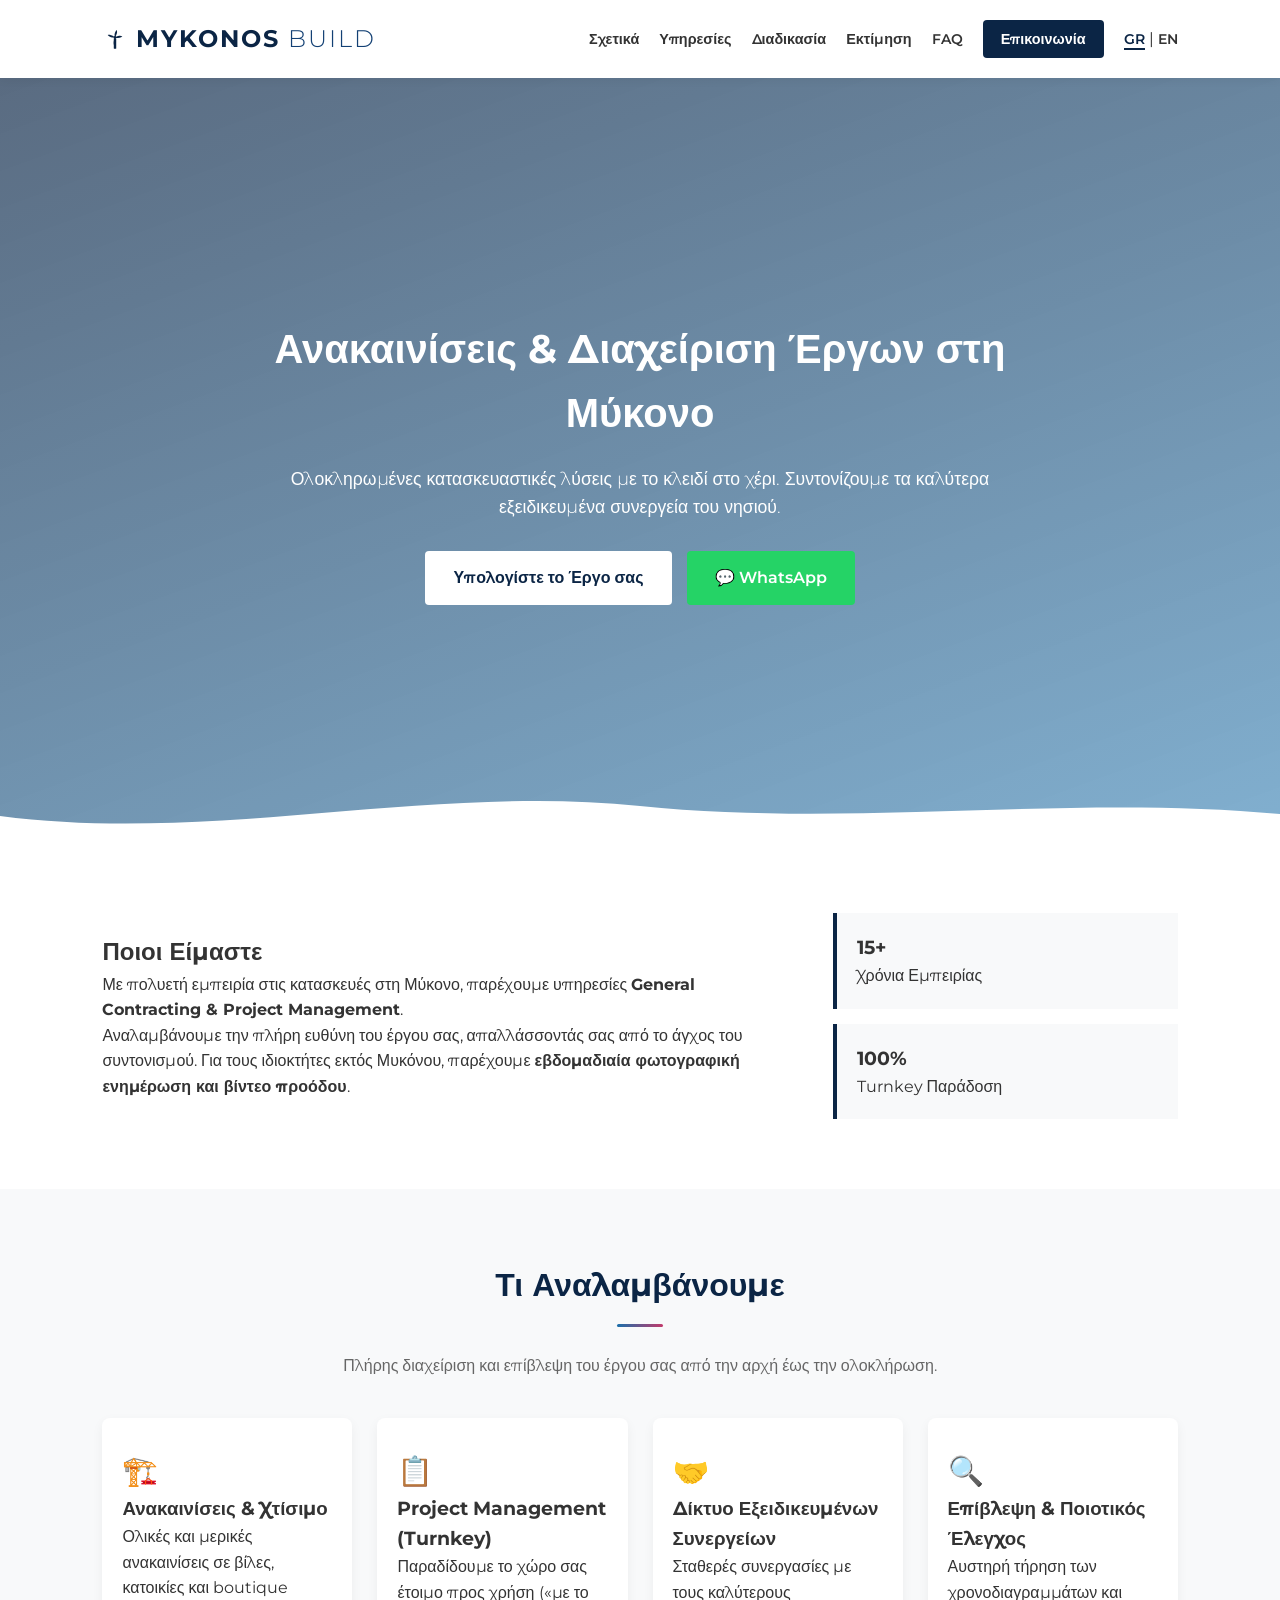
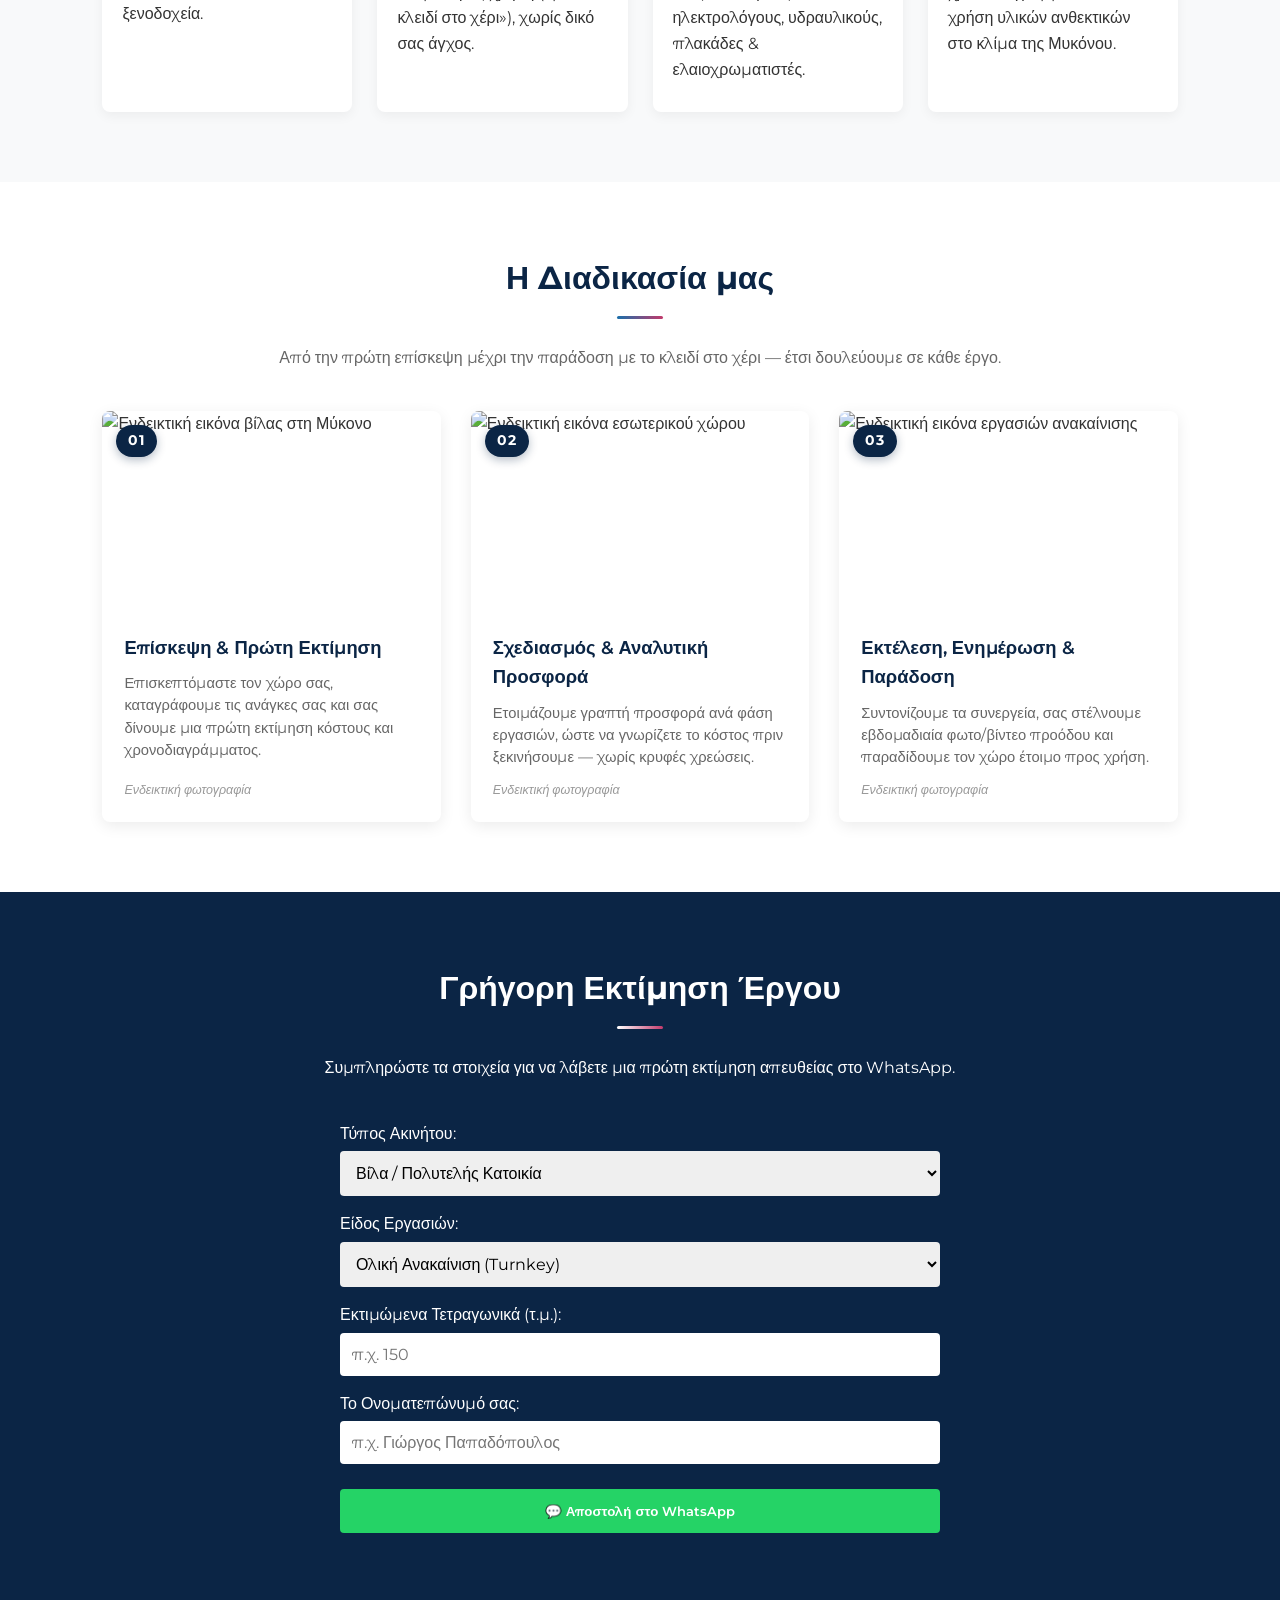
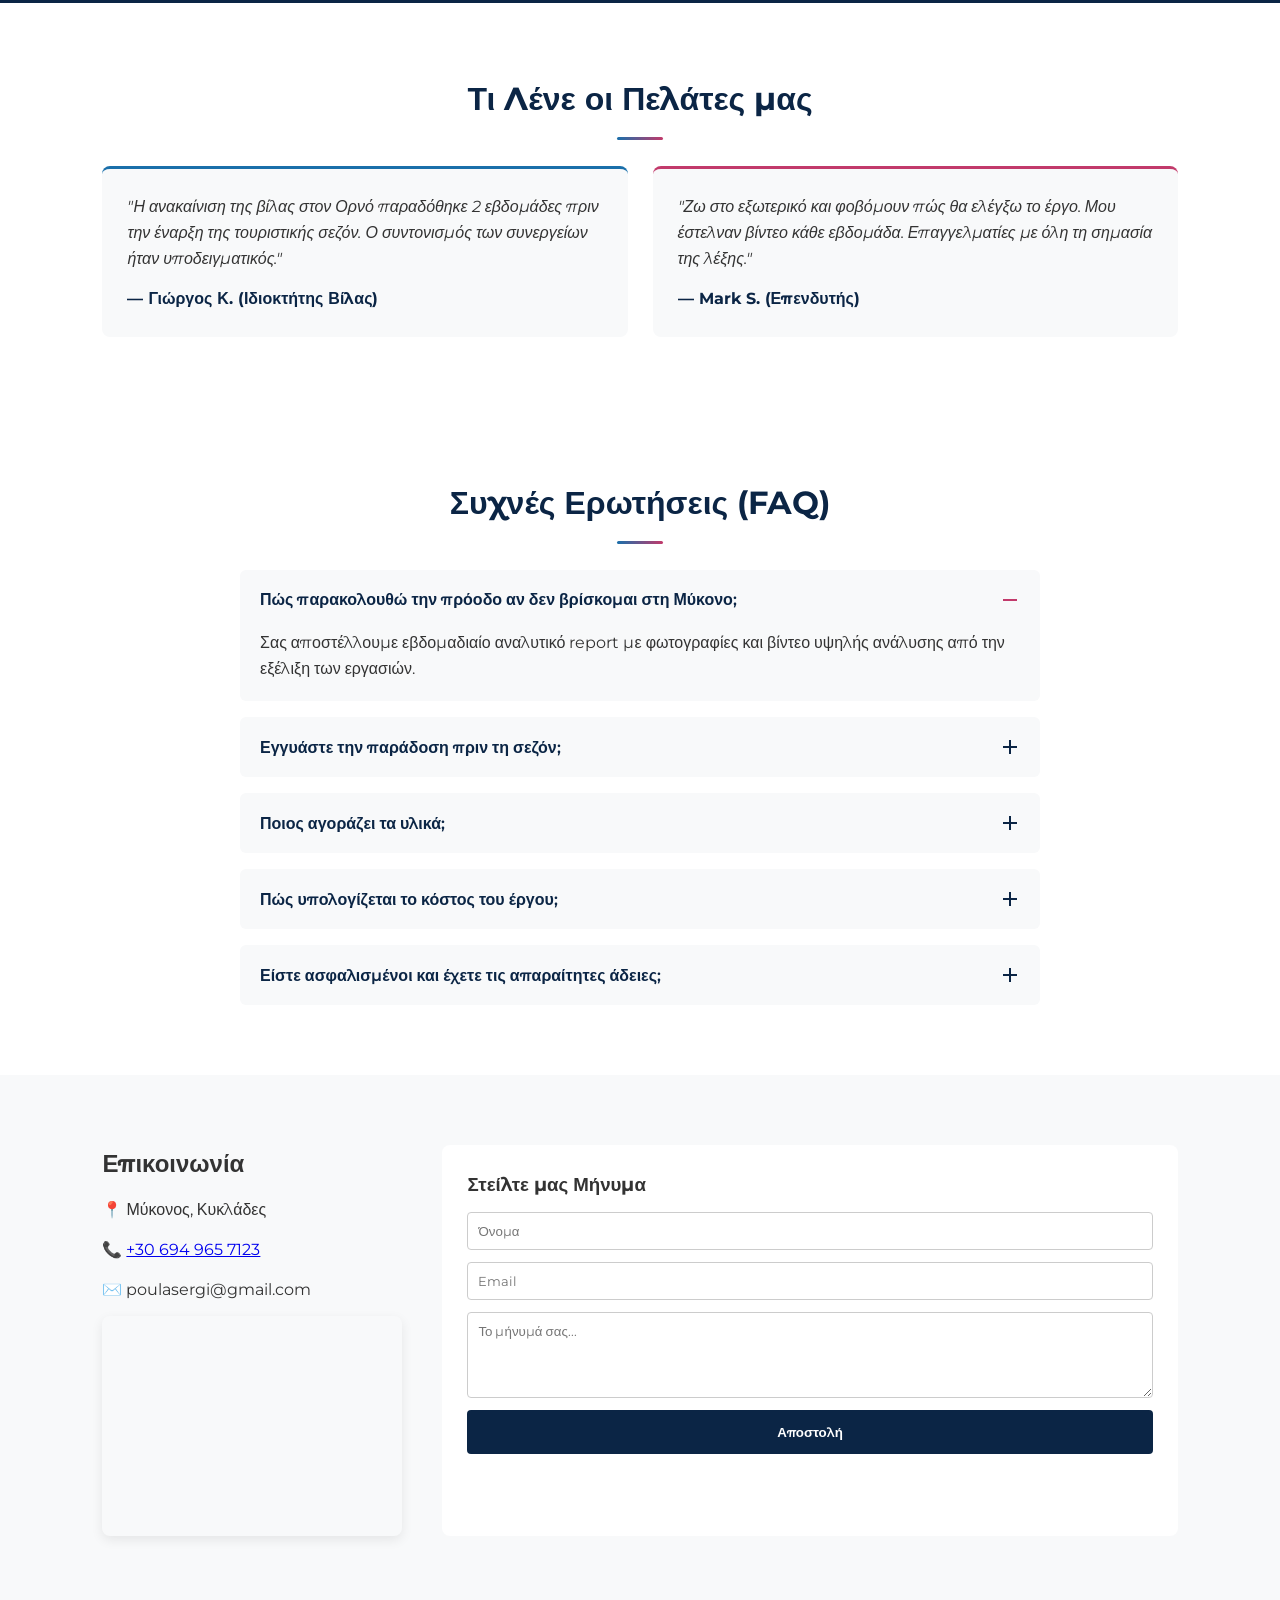
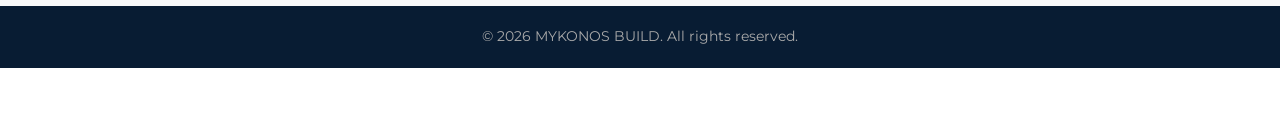
==== index.html @ 84d52bbf "Add files via upload" ====
<!DOCTYPE html>
<html lang="el">
<head>
    <meta charset="UTF-8">
    <meta name="viewport" content="width=device-width, initial-scale=1.0">
    <title>MYKONOS BUILD | Ανακαινίσεις & Διαχείριση Έργων</title>
    <meta name="description" content="General Contracting & Project Management στη Μύκονο. Ολικές ανακαινίσεις βιλών, boutique hotels και κατοικιών με εβδομαδιαία ενημέρωση προόδου. Ζητήστε εκτίμηση.">
    <link rel="canonical" href="https://www.mykonosbuild.gr/">

    <!-- Open Graph (προεπισκόπηση όταν μοιράζεται το link) -->
    <meta property="og:type" content="website">
    <meta property="og:locale" content="el_GR">
    <meta property="og:title" content="MYKONOS BUILD | Ανακαινίσεις & Διαχείριση Έργων">
    <meta property="og:description" content="Turnkey ανακαινίσεις και κατασκευές στη Μύκονο, με πλήρη επίβλεψη έργου και εβδομαδιαία φωτο/βίντεο ενημέρωση.">
    <meta property="og:image" content="https://images.unsplash.com/photo-1570077188670-e3a8d69ac5ff?q=80&w=1600">
    <meta property="og:url" content="https://www.mykonosbuild.gr/">
    <!-- ⚠️ Αντικαταστήστε το og:image με πραγματική φωτογραφία έργου σας για καλύτερο αποτέλεσμα -->

    <link rel="icon" href="favicon.svg" type="image/svg+xml">
    <link rel="stylesheet" href="style.css">
    <link href="https://fonts.googleapis.com/css2?family=Montserrat:wght@300;400;600;700&display=swap" rel="stylesheet">

    <!-- Google Analytics (GA4) — αντικαταστήστε G-XXXXXXXXXX με το δικό σας Measurement ID και αφαιρέστε τα σχόλια
    <script async src="https://www.googletagmanager.com/gtag/js?id=G-XXXXXXXXXX"></script>
    <script>
      window.dataLayer = window.dataLayer || [];
      function gtag(){dataLayer.push(arguments);}
      gtag('js', new Date());
      gtag('config', 'G-XXXXXXXXXX');
    </script>
    -->
</head>
<body>

    <!-- Navigation -->
    <header class="navbar">
        <div class="logo">
            <svg class="logo-mark" viewBox="0 0 64 64" xmlns="http://www.w3.org/2000/svg" aria-hidden="true">
                <rect x="29" y="30" width="6" height="26" rx="1.5" fill="#0b2545"/>
                <circle cx="32" cy="28" r="3.2" fill="#0b2545"/>
                <g fill="#0b2545">
                    <path d="M32 28 C32 28 22 20 14 22 C14 22 20 30 32 28 Z"/>
                    <path d="M32 28 C32 28 44 20 50 26 C50 26 42 32 32 28 Z"/>
                    <path d="M32 28 C32 28 26 40 30 48 C30 48 36 40 32 28 Z"/>
                    <path d="M32 28 C32 28 40 16 36 10 C36 10 28 18 32 28 Z"/>
                </g>
            </svg>
            MYKONOS<span>BUILD</span>
        </div>
        <nav>
            <ul>
                <li><a href="#about">Σχετικά</a></li>
                <li><a href="#services">Υπηρεσίες</a></li>
                <li><a href="#projects">Διαδικασία</a></li>
                <li><a href="#estimator">Εκτίμηση</a></li>
                <li><a href="#faq">FAQ</a></li>
                <li><a href="#contact" class="btn-nav">Επικοινωνία</a></li>
                <li class="lang-switch"><a href="index.html" class="active">GR</a> | <a href="index-en.html">EN</a></li>
            </ul>
        </nav>
        <button class="hamburger" aria-label="Άνοιγμα μενού" aria-expanded="false">
            <span></span><span></span><span></span>
        </button>
    </header>
    <div class="nav-overlay"></div>

    <!-- Hero Section -->
    <section class="hero">
        <div class="hero-bg"></div>
        <div class="hero-overlay"></div>
        <div class="hero-content">
            <h1>Ανακαινίσεις & Διαχείριση Έργων στη Μύκονο</h1>
            <p>Ολοκληρωμένες κατασκευαστικές λύσεις με το κλειδί στο χέρι. Συντονίζουμε τα καλύτερα εξειδικευμένα συνεργεία του νησιού.</p>
            <div class="hero-buttons">
                <a href="#estimator" class="btn btn-primary">Υπολογίστε το Έργο σας</a>
                <a href="https://wa.me/306949657123" class="btn btn-whatsapp-hero" target="_blank">💬 WhatsApp</a>
            </div>
        </div>
        <div class="hero-wave" aria-hidden="true">
            <svg viewBox="0 0 1200 60" preserveAspectRatio="none" xmlns="http://www.w3.org/2000/svg">
                <path d="M0,32 C 200,60 400,0 600,22 C 800,44 1000,10 1200,30 L1200,60 L0,60 Z" fill="#ffffff"/>
            </svg>
        </div>
    </section>

    <!-- About Section -->
    <section id="about" class="about-section">
        <div class="container about-container">
            <div class="about-text reveal">
                <h2>Ποιοι Είμαστε</h2>
                <p>Με πολυετή εμπειρία στις κατασκευές στη Μύκονο, παρέχουμε υπηρεσίες <strong>General Contracting & Project Management</strong>.</p>
                <p>Αναλαμβάνουμε την πλήρη ευθύνη του έργου σας, απαλλάσσοντάς σας από το άγχος του συντονισμού. Για τους ιδιοκτήτες εκτός Μυκόνου, παρέχουμε <strong>εβδομαδιαία φωτογραφική ενημέρωση και βίντεο προόδου</strong>.</p>
            </div>
            <div class="about-stats reveal-stagger">
                <div class="stat-card">
                    <h3><span data-count-to="15" data-suffix="+">0+</span></h3>
                    <p>Χρόνια Εμπειρίας</p>
                </div>
                <div class="stat-card">
                    <h3><span data-count-to="100" data-suffix="%">0%</span></h3>
                    <p>Turnkey Παράδοση</p>
                </div>
            </div>
        </div>
    </section>

    <!-- Services -->
    <section id="services" class="services-section">
        <div class="container">
            <h2 class="section-title reveal">Τι Αναλαμβάνουμε</h2>
            <p class="section-subtitle reveal">Πλήρης διαχείριση και επίβλεψη του έργου σας από την αρχή έως την ολοκλήρωση.</p>
            
            <div class="services-grid reveal-stagger">
                <div class="service-card">
                    <div class="icon">🏗️</div>
                    <h3>Ανακαινίσεις & Χτίσιμο</h3>
                    <p>Ολικές και μερικές ανακαινίσεις σε βίλες, κατοικίες και boutique ξενοδοχεία.</p>
                </div>
                <div class="service-card">
                    <div class="icon">📋</div>
                    <h3>Project Management (Turnkey)</h3>
                    <p>Παραδίδουμε το χώρο σας έτοιμο προς χρήση («με το κλειδί στο χέρι»), χωρίς δικό σας άγχος.</p>
                </div>
                <div class="service-card">
                    <div class="icon">🤝</div>
                    <h3>Δίκτυο Εξειδικευμένων Συνεργείων</h3>
                    <p>Σταθερές συνεργασίες με τους καλύτερους ηλεκτρολόγους, υδραυλικούς, πλακάδες & ελαιοχρωματιστές.</p>
                </div>
                <div class="service-card">
                    <div class="icon">🔍</div>
                    <h3>Επίβλεψη & Ποιοτικός Έλεγχος</h3>
                    <p>Αυστηρή τήρηση των χρονοδιαγραμμάτων και χρήση υλικών ανθεκτικών στο κλίμα της Μυκόνου.</p>
                </div>
            </div>
        </div>
    </section>

<!-- Projects Section -->
    <section id="projects" class="projects-section">
        <div class="container">
            <h2 class="section-title reveal">Η Διαδικασία μας</h2>
            <p class="section-subtitle reveal">Από την πρώτη επίσκεψη μέχρι την παράδοση με το κλειδί στο χέρι — έτσι δουλεύουμε σε κάθε έργο.</p>
            
            <div class="projects-grid reveal-stagger">
                <div class="project-card">
                    <div class="project-img">
                        <span class="step-badge">01</span>
                        <img src="https://images.unsplash.com/photo-1613977257363-707ba9348227?q=80&w=800" alt="Ενδεικτική εικόνα βίλας στη Μύκονο">
                    </div>
                    <div class="project-info">
                        <h3>Επίσκεψη & Πρώτη Εκτίμηση</h3>
                        <p>Επισκεπτόμαστε τον χώρο σας, καταγράφουμε τις ανάγκες σας και σας δίνουμε μια πρώτη εκτίμηση κόστους και χρονοδιαγράμματος.</p>
                        <span class="project-caption">Ενδεικτική φωτογραφία</span>
                    </div>
                </div>

                <div class="project-card">
                    <div class="project-img">
                        <span class="step-badge">02</span>
                        <img src="https://images.unsplash.com/photo-1600585154340-be6161a56a0c?q=80&w=800" alt="Ενδεικτική εικόνα εσωτερικού χώρου">
                    </div>
                    <div class="project-info">
                        <h3>Σχεδιασμός & Αναλυτική Προσφορά</h3>
                        <p>Ετοιμάζουμε γραπτή προσφορά ανά φάση εργασιών, ώστε να γνωρίζετε το κόστος πριν ξεκινήσουμε — χωρίς κρυφές χρεώσεις.</p>
                        <span class="project-caption">Ενδεικτική φωτογραφία</span>
                    </div>
                </div>

                <div class="project-card">
                    <div class="project-img">
                        <span class="step-badge">03</span>
                        <img src="https://images.unsplash.com/photo-1600596542815-ffad4c1539a9?q=80&w=800" alt="Ενδεικτική εικόνα εργασιών ανακαίνισης">
                    </div>
                    <div class="project-info">
                        <h3>Εκτέλεση, Ενημέρωση & Παράδοση</h3>
                        <p>Συντονίζουμε τα συνεργεία, σας στέλνουμε εβδομαδιαία φωτο/βίντεο προόδου και παραδίδουμε τον χώρο έτοιμο προς χρήση.</p>
                        <span class="project-caption">Ενδεικτική φωτογραφία</span>
                    </div>
                </div>
            </div>
        </div>
    </section>

    <!-- Project Estimator -->
    <section id="estimator" class="estimator-section">
        <div class="container">
            <h2 class="section-title white reveal">Γρήγορη Εκτίμηση Έργου</h2>
            <p class="section-subtitle white reveal">Συμπληρώστε τα στοιχεία για να λάβετε μια πρώτη εκτίμηση απευθείας στο WhatsApp.</p>
            
            <form class="estimator-form reveal" id="whatsappForm">
                <div class="form-group">
                    <label>Τύπος Ακινήτου:</label>
                    <select id="propertyType" required>
                        <option value="Βίλα / Πολυτελής Κατοικία">Βίλα / Πολυτελής Κατοικία</option>
                        <option value="Boutique Hotel / Ενοικιαζόμενα">Boutique Hotel / Ενοικιαζόμενα</option>
                        <option value="Παραδοσιακή Κατοικία">Παραδοσιακή Κατοικία</option>
                        <option value="Εμπορικός Χώρος">Εμπορικός Χώρος</option>
                    </select>
                </div>
                <div class="form-group">
                    <label>Είδος Εργασιών:</label>
                    <select id="serviceType" required>
                        <option value="Ολική Ανακαίνιση (Turnkey)">Ολική Ανακαίνιση (Turnkey)</option>
                        <option value="Νέα Κατασκευή / Χτίσιμο">Νέα Κατασκευή / Χτίσιμο</option>
                        <option value="Μερική Ανακαίνιση / Πισίνα">Μερική Ανακαίνιση / Πισίνα</option>
                    </select>
                </div>
                <div class="form-group">
                    <label>Εκτιμώμενα Τετραγωνικά (τ.μ.):</label>
                    <input type="number" id="sqm" placeholder="π.χ. 150" required>
                </div>
                <div class="form-group">
                    <label>Το Ονοματεπώνυμό σας:</label>
                    <input type="text" id="clientName" placeholder="π.χ. Γιώργος Παπαδόπουλος" required>
                </div>
                <button type="submit" class="btn btn-whatsapp-hero btn-block">💬 Αποστολή στο WhatsApp</button>
            </form>
        </div>
    </section>

    <!-- Testimonials -->
    <section class="testimonials-section">
        <div class="container">
            <h2 class="section-title reveal">Τι Λένε οι Πελάτες μας</h2>
            <div class="testimonials-grid reveal-stagger">
                <div class="testimonial-card">
                    <p>"Η ανακαίνιση της βίλας στον Ορνό παραδόθηκε 2 εβδομάδες πριν την έναρξη της τουριστικής σεζόν. Ο συντονισμός των συνεργείων ήταν υποδειγματικός."</p>
                    <strong>— Γιώργος Κ. (Ιδιοκτήτης Βίλας)</strong>
                </div>
                <div class="testimonial-card">
                    <p>"Ζω στο εξωτερικό και φοβόμουν πώς θα ελέγξω το έργο. Μου έστελναν βίντεο κάθε εβδομάδα. Επαγγελματίες με όλη τη σημασία της λέξης."</p>
                    <strong>— Mark S. (Επενδυτής)</strong>
                </div>
            </div>
        </div>
    </section>

    <!-- FAQ Section -->
    <section id="faq" class="faq-section">
        <div class="container">
            <h2 class="section-title reveal">Συχνές Ερωτήσεις (FAQ)</h2>
            <div class="faq-list">
                <div class="faq-item open">
                    <button class="faq-question" aria-expanded="true">
                        <h4>Πώς παρακολουθώ την πρόοδο αν δεν βρίσκομαι στη Μύκονο;</h4>
                        <span class="faq-icon"></span>
                    </button>
                    <div class="faq-answer"><p>Σας αποστέλλουμε εβδομαδιαίο αναλυτικό report με φωτογραφίες και βίντεο υψηλής ανάλυσης από την εξέλιξη των εργασιών.</p></div>
                </div>
                <div class="faq-item">
                    <button class="faq-question" aria-expanded="false">
                        <h4>Εγγυάστε την παράδοση πριν τη σεζόν;</h4>
                        <span class="faq-icon"></span>
                    </button>
                    <div class="faq-answer"><p>Ναι. Στηρίζουμε τα συμφωνητικά μας σε αυστηρά χρονοδιαγράμματα, γνωρίζοντας την κρισιμότητα της τουριστικής περιόδου στη Μύκονο.</p></div>
                </div>
                <div class="faq-item">
                    <button class="faq-question" aria-expanded="false">
                        <h4>Ποιος αγοράζει τα υλικά;</h4>
                        <span class="faq-icon"></span>
                    </button>
                    <div class="faq-answer"><p>Μπορούμε να αναλάβουμε πλήρως την προμήθεια βάσει των προδιαγραφών σας, ή να συνεργαστούμε με τον αρχιτέκτονα/designer της επιλογής σας.</p></div>
                </div>
                <div class="faq-item">
                    <button class="faq-question" aria-expanded="false">
                        <h4>Πώς υπολογίζεται το κόστος του έργου;</h4>
                        <span class="faq-icon"></span>
                    </button>
                    <div class="faq-answer"><p>Μετά την αρχική εκτίμηση, σας δίνουμε αναλυτική, γραπτή προσφορά ανά φάση εργασιών, ώστε να γνωρίζετε το κόστος πριν ξεκινήσουμε — χωρίς κρυφές χρεώσεις.</p></div>
                </div>
                <div class="faq-item">
                    <button class="faq-question" aria-expanded="false">
                        <h4>Είστε ασφαλισμένοι και έχετε τις απαραίτητες άδειες;</h4>
                        <span class="faq-icon"></span>
                    </button>
                    <div class="faq-answer"><p>Ναι. Όλα τα συνεργεία μας λειτουργούν με τις νόμιμες άδειες και ασφαλιστική κάλυψη, και αναλαμβάνουμε εμείς τη διεκπεραίωση των απαιτούμενων αδειοδοτήσεων του έργου σας.</p></div>
                </div>
            </div>
        </div>
    </section>
<!-- Contact Section -->
    <section id="contact" class="contact-section">
        <div class="container contact-container">
            <div class="contact-info reveal">
                <h2>Επικοινωνία</h2>
                <p>📍 Μύκονος, Κυκλάδες</p>
                <p>📞 <a href="tel:+306949657123">+30 694 965 7123</a></p>
                <p>✉️ poulasergi@gmail.com</p>
                <div class="map-embed">
                    <!-- ⚠️ Αντικαταστήστε το src με το ακριβές pin της έδρας σας μέσω Google Maps > Κοινή χρήση > Ενσωμάτωση χάρτη -->
                    <iframe src="https://www.google.com/maps/embed?pb=!1m18!1m12!1m3!1d578.9955146466721!2d25.422819787221325!3d37.45186037596672!2m3!1f0!2f0!3f0!3m2!1i1024!2i768!4f13.1!3m3!1m2!1s0x14a2b991cd200d3d%3A0xd8597b07eeee7916!2sM%26E%20Rentals%20-%20Rent%20a%20Quad%20%2F%20ATV%20%2F%20Scooter!5e1!3m2!1sel!2sgr!4v1790409263675!5m2!1sel!2sgr" width="600" height="450" style="border:0;" allowfullscreen="" loading="lazy" referrerpolicy="strict-origin-when-cross-origin"></iframe>
                </div>
            </div>
            <form class="contact-form reveal" action="https://formspree.io/f/xnpnbyaq" method="POST">
                <h3>Στείλτε μας Μήνυμα</h3>
                <input type="text" name="name" placeholder="Όνομα" required>
                <input type="email" name="email" placeholder="Email" required>
                <textarea name="message" rows="4" placeholder="Το μήνυμά σας..." required></textarea>
                <button type="submit" class="btn btn-submit">Αποστολή</button>
            </form>
        </div>
    </section>

    <!-- Footer -->
    <footer>
        <p>&copy; 2026 MYKONOS BUILD. All rights reserved.</p>
    </footer>

    <!-- Sticky Mobile Bar -->
    <div class="mobile-sticky-bar">
        <a href="tel:+306949657123" class="sticky-btn call">📞 Κλήση</a>
        <a href="https://wa.me/306949657123" class="sticky-btn whatsapp" target="_blank">💬 WhatsApp</a>
    </div>

    <!-- Back to top -->
    <button class="back-to-top" aria-label="Επιστροφή στην αρχή">↑</button>

    <!-- Κοινό script για animations, μενού κινητού και accordion -->
    <script src="script.js"></script>

    <!-- JavaScript Script στο τέλος του body -->
    <script>
        document.getElementById('whatsappForm').addEventListener('submit', function(e) {
            e.preventDefault(); 

            const phoneNumber = "306949657123"; // Με τον κωδικό Ελλάδας 30

            const property = document.getElementById('propertyType').value;
            const service = document.getElementById('serviceType').value;
            const sqm = document.getElementById('sqm').value;
            const name = document.getElementById('clientName').value;

            const message = `Γεια σας! Ονομάζομαι ${name} και ενδιαφέρομαι για μια εκτίμηση έργου στη Μύκονο:%0A%0A` +
                            `• *Τύπος Ακινήτου:* ${property}%0A` +
                            `• *Εργασίες:* ${service}%0A` +
                            `• *Τετραγωνικά:* ${sqm} τ.μ.`;

            const whatsappUrl = `https://wa.me/${phoneNumber}?text=${message}`;
            window.open(whatsappUrl, '_blank');
        });
    </script>
</body>
</html>
---- style.css ----
/* Reset & Base */
* { margin: 0; padding: 0; box-sizing: border-box; font-family: 'Montserrat', sans-serif; }
:root {
    --navy: #0b2545;
    --navy-light: #134074;
    --aegean: #1a6faa;      /* Κυκλαδίτικο μπλε θόλων/παραθύρων */
    --bougainvillea: #c23a6b; /* Ροζ βουκαμβίλιας, χρησιμοποιείται με φειδώ */
    --sand: #f8f6f1;
}
html { scroll-behavior: smooth; }
body { color: #333; line-height: 1.6; background-color: #fff; padding-bottom: 50px; overflow-x: hidden; } /* padding για το mobile bar */

@media (prefers-reduced-motion: reduce) {
    html { scroll-behavior: auto; }
    *, *::before, *::after { animation-duration: 0.001ms !important; animation-iteration-count: 1 !important; transition-duration: 0.001ms !important; scroll-behavior: auto !important; }
}

/* Navigation */
.navbar { display: flex; justify-content: space-between; align-items: center; padding: 20px 8%; background: #ffffff; box-shadow: 0 2px 10px rgba(0,0,0,0.05); position: sticky; top: 0; z-index: 1000; transition: padding 0.3s ease, box-shadow 0.3s ease; }
.navbar.scrolled { padding: 12px 8%; box-shadow: 0 4px 20px rgba(11,37,69,0.12); }
.logo { display: flex; align-items: center; gap: 8px; font-size: 1.5rem; font-weight: 700; letter-spacing: 2px; color: #0b2545; }
.logo-mark { width: 26px; height: 26px; flex-shrink: 0; }
.logo span { color: #134074; font-weight: 300; }
.navbar nav ul { display: flex; list-style: none; align-items: center; gap: 20px; }
.navbar nav a { position: relative; text-decoration: none; color: #333; font-weight: 600; font-size: 0.9rem; transition: color 0.3s; }
.navbar nav ul > li > a:not(.btn-nav)::after { content: ''; position: absolute; left: 0; bottom: -4px; width: 0; height: 2px; background: #134074; transition: width 0.25s ease; }
.navbar nav a:hover { color: #134074; }
.navbar nav ul > li > a:not(.btn-nav):hover::after { width: 100%; }
.btn-nav { background-color: #0b2545; color: #fff !important; padding: 10px 18px; border-radius: 4px; transition: background-color 0.3s, transform 0.2s; }
.btn-nav:hover { background-color: #134074; transform: translateY(-2px); }
.lang-switch a { color: #888; text-decoration: none; font-weight: bold; }
.lang-switch a.active { color: #0b2545; border-bottom: 2px solid #0b2545; }

/* Hamburger (mobile menu toggle) */
.hamburger { display: none; flex-direction: column; justify-content: center; gap: 5px; width: 30px; height: 24px; background: none; border: none; cursor: pointer; z-index: 1500; }
.hamburger span { display: block; width: 100%; height: 2.5px; background: #0b2545; border-radius: 2px; transition: transform 0.3s ease, opacity 0.3s ease; }
.hamburger.open span:nth-child(1) { transform: translateY(7.5px) rotate(45deg); }
.hamburger.open span:nth-child(2) { opacity: 0; }
.hamburger.open span:nth-child(3) { transform: translateY(-7.5px) rotate(-45deg); }

/* Hero */
.hero { position: relative; height: 85vh; overflow: hidden; display: flex; align-items: center; justify-content: center; text-align: center; color: white; padding: 0 20px; }
/* style.css */
.hero-bg { 
    position: absolute; 
    inset: 0; 
    /* Αντικαταστήστε με τη δική σας εικόνα (π.χ. images/hero-mykonos.jpg) */
    background: url('https://images.unsplash.com/photo-1533105079780-92b9be482077?q=80&w=1600') center/cover no-repeat; 
    animation: heroZoom 18s ease-out forwards; 
}
@keyframes heroZoom { from { transform: scale(1.12); } to { transform: scale(1); } }
.hero-overlay { position: absolute; top: 0; left: 0; width: 100%; height: 100%; background: linear-gradient(160deg, rgba(11,37,69,0.68), rgba(26,111,170,0.55)); }
.hero-wave { position: absolute; left: 0; bottom: -1px; width: 100%; height: auto; line-height: 0; z-index: 1; }
.hero-wave svg { display: block; width: 100%; height: 60px; }
.hero-content { position: relative; max-width: 800px; z-index: 1; opacity: 0; animation: heroFadeUp 0.9s ease 0.15s forwards; }
.hero-content h1 { font-size: 2.5rem; font-weight: 700; margin-bottom: 20px; }
.hero-content p { font-size: 1.1rem; margin-bottom: 30px; font-weight: 300; }
.hero-buttons { display: flex; gap: 15px; justify-content: center; }
@keyframes heroFadeUp { from { opacity: 0; transform: translateY(22px); } to { opacity: 1; transform: translateY(0); } }

.btn { padding: 14px 28px; text-decoration: none; border-radius: 4px; font-weight: 600; display: inline-block; border: none; cursor: pointer; transition: transform 0.2s ease, box-shadow 0.2s ease; }
.btn:hover { transform: translateY(-3px); box-shadow: 0 8px 18px rgba(0,0,0,0.18); }
.btn:active { transform: translateY(-1px); }
.btn-primary { background-color: #ffffff; color: #0b2545; }
.btn-whatsapp-hero { background-color: #25D366; color: white; animation: pulse 2.4s ease-in-out infinite; }
.btn-whatsapp-hero:hover { animation: none; }
@keyframes pulse { 0%, 100% { box-shadow: 0 0 0 0 rgba(37,211,102,0.5); } 50% { box-shadow: 0 0 0 10px rgba(37,211,102,0); } }

/* Scroll reveal */
.reveal { opacity: 0; transform: translateY(28px); transition: opacity 0.7s ease, transform 0.7s ease; }
.reveal.is-visible { opacity: 1; transform: translateY(0); }
.reveal-stagger.is-visible > * { opacity: 1; transform: translateY(0); }
.reveal-stagger > * { opacity: 0; transform: translateY(24px); transition: opacity 0.6s ease, transform 0.6s ease; }
.reveal-stagger.is-visible > *:nth-child(1) { transition-delay: 0.05s; }
.reveal-stagger.is-visible > *:nth-child(2) { transition-delay: 0.15s; }
.reveal-stagger.is-visible > *:nth-child(3) { transition-delay: 0.25s; }
.reveal-stagger.is-visible > *:nth-child(4) { transition-delay: 0.35s; }

/* Global Container & Titles */
.container { max-width: 1100px; margin: 0 auto; }
.section-title { position: relative; text-align: center; font-size: 2rem; color: #0b2545; margin-bottom: 26px; padding-bottom: 16px; }
.section-title::after { content: ''; position: absolute; left: 50%; bottom: 0; transform: translateX(-50%); width: 46px; height: 3px; border-radius: 3px; background: linear-gradient(90deg, var(--aegean), var(--bougainvillea)); }
.section-title.white::after { background: linear-gradient(90deg, #ffffff, var(--bougainvillea)); }
.section-subtitle { text-align: center; color: #666; margin-bottom: 40px; }
.section-title.white, .section-subtitle.white { color: #fff; }

/* Sections Padding */
.about-section, .services-section, .estimator-section, .testimonials-section, .faq-section, .contact-section { padding: 70px 8%; }

/* About & Services */
.about-container { display: flex; gap: 40px; align-items: center; }
.about-text { flex: 2; }
.about-stats { flex: 1; display: flex; flex-direction: column; gap: 15px; }
.stat-card { background: #f8f9fa; border-left: 4px solid #0b2545; padding: 20px; transition: transform 0.3s ease, box-shadow 0.3s ease; }
.stat-card:hover { transform: translateY(-4px); box-shadow: 0 10px 20px rgba(11,37,69,0.08); }
.services-section { background-color: #f8f9fa; }
.services-grid { display: grid; grid-template-columns: repeat(auto-fit, minmax(220px, 1fr)); gap: 25px; }
.service-card { background: #ffffff; padding: 30px 20px; border-radius: 8px; box-shadow: 0 4px 12px rgba(0,0,0,0.05); transition: transform 0.35s ease, box-shadow 0.35s ease; }
.service-card:hover { transform: translateY(-8px); box-shadow: 0 16px 30px rgba(11,37,69,0.12); }
.service-card .icon { display: inline-block; font-size: 1.8rem; transition: transform 0.35s ease; }
.service-card:hover .icon { transform: scale(1.15) rotate(-4deg); }

/* Projects Section */
.projects-section {
    padding: 70px 8%;
    background-color: #ffffff;
}

.projects-grid {
    display: grid;
    grid-template-columns: repeat(auto-fit, minmax(280px, 1fr));
    gap: 30px;
}

.project-card {
    background: #ffffff;
    border-radius: 8px;
    overflow: hidden;
    box-shadow: 0 4px 15px rgba(0, 0, 0, 0.08);
    transition: transform 0.35s ease, box-shadow 0.35s ease;
    display: flex;
    flex-direction: column;
}

.project-card:hover {
    transform: translateY(-8px);
    box-shadow: 0 16px 30px rgba(11, 37, 69, 0.15);
}

.project-img {
    width: 100%;
    height: 200px;
    overflow: hidden;
    position: relative;
}

.step-badge {
    position: absolute;
    top: 14px;
    left: 14px;
    background: var(--navy);
    color: #fff;
    font-weight: 700;
    font-size: 0.85rem;
    letter-spacing: 1px;
    padding: 5px 12px;
    border-radius: 20px;
    z-index: 2;
    box-shadow: 0 3px 10px rgba(11,37,69,0.3);
}

.project-caption {
    display: block;
    font-size: 0.78rem;
    font-style: italic;
    color: #999;
    margin-top: -8px;
}

.project-img img {
    width: 100%;
    height: 100%;
    object-fit: cover;
    transition: transform 0.5s ease;
}

.project-card:hover .project-img img {
    transform: scale(1.08);
}

.project-info {
    padding: 22px;
    display: flex;
    flex-direction: column;
    flex-grow: 1;
}

.project-info h3 {
    color: #0b2545;
    font-size: 1.15rem;
    margin-bottom: 10px;
    font-weight: 600;
}

.project-info p {
    color: #666;
    font-size: 0.92rem;
    line-height: 1.5;
    margin-bottom: 20px;
    flex-grow: 1;
}

/* Estimator (Form) */
.estimator-section { background: #0b2545; color: #fff; }
.estimator-form { max-width: 600px; margin: 0 auto; display: flex; flex-direction: column; gap: 15px; }
.form-group { display: flex; flex-direction: column; gap: 5px; }
.estimator-form input, .estimator-form select { padding: 12px; border-radius: 4px; border: none; font-size: 1rem; }
.btn-block { width: 100%; margin-top: 10px; }

/* Testimonials */
.testimonials-grid { display: grid; grid-template-columns: repeat(auto-fit, minmax(280px, 1fr)); gap: 25px; }
.testimonial-card { background: #f8f9fa; padding: 25px; border-radius: 8px; font-style: italic; border-top: 3px solid var(--aegean); transition: transform 0.3s ease, box-shadow 0.3s ease; }
.testimonial-card:nth-child(even) { border-top-color: var(--bougainvillea); }
.testimonial-card:hover { transform: translateY(-5px); box-shadow: 0 12px 24px rgba(11,37,69,0.08); }
.testimonial-card strong { display: block; margin-top: 15px; font-style: normal; color: #0b2545; }

/* FAQ Accordion */
.faq-section { background: #fff; }
.faq-list { display: flex; flex-direction: column; gap: 16px; max-width: 800px; margin: 0 auto; }
.faq-item { background: #f8f9fa; border-radius: 6px; overflow: hidden; }
.faq-question { width: 100%; display: flex; justify-content: space-between; align-items: center; gap: 15px; text-align: left; background: none; border: none; cursor: pointer; padding: 20px; font-family: inherit; }
.faq-question h4 { color: #0b2545; font-size: 1rem; font-weight: 600; }
.faq-icon { flex-shrink: 0; width: 20px; height: 20px; position: relative; }
.faq-icon::before, .faq-icon::after { content: ''; position: absolute; background: var(--navy); top: 50%; left: 50%; transform: translate(-50%, -50%); transition: transform 0.3s ease, background-color 0.3s ease; }
.faq-icon::before { width: 14px; height: 2px; }
.faq-icon::after { width: 2px; height: 14px; }
.faq-item.open .faq-icon::before, .faq-item.open .faq-icon::after { background: var(--bougainvillea); }
.faq-item.open .faq-icon::after { transform: translate(-50%, -50%) rotate(90deg); opacity: 0; }
.faq-answer { max-height: 0; overflow: hidden; transition: max-height 0.35s ease, padding 0.35s ease; padding: 0 20px; }
.faq-item.open .faq-answer { max-height: 300px; padding: 0 20px 20px; }

/* Contact */
.contact-section { background: #f8f9fa; }
.contact-container { display: flex; gap: 40px; align-items: stretch; }
.map-embed { flex: 1; border-radius: 8px; overflow: hidden; min-height: 220px; box-shadow: 0 4px 12px rgba(0,0,0,0.08); }
.map-embed iframe { width: 100%; height: 100%; min-height: 220px; border: 0; display: block; }
.contact-info { display: flex; flex-direction: column; gap: 14px; }
.contact-form { flex: 1; background: white; padding: 25px; border-radius: 8px; display: flex; flex-direction: column; gap: 12px; }
.contact-form input, .contact-form textarea { padding: 10px; border: 1px solid #ccc; border-radius: 4px; transition: border-color 0.25s, box-shadow 0.25s; }
.contact-form input:focus, .contact-form textarea:focus, .estimator-form input:focus, .estimator-form select:focus { outline: none; border-color: #134074; box-shadow: 0 0 0 3px rgba(19,64,116,0.15); }
.btn-submit { background: #0b2545; color: white; transition: background-color 0.3s; }
.btn-submit:hover { background-color: #134074; }

/* Back to top button */
.back-to-top { position: fixed; right: 24px; bottom: 80px; width: 46px; height: 46px; border-radius: 50%; background: #0b2545; color: #fff; border: none; display: flex; align-items: center; justify-content: center; font-size: 1.2rem; cursor: pointer; opacity: 0; visibility: hidden; transform: translateY(10px); transition: opacity 0.3s, transform 0.3s, visibility 0.3s, background-color 0.3s; z-index: 1500; }
.back-to-top.show { opacity: 1; visibility: visible; transform: translateY(0); }
.back-to-top:hover { background-color: #134074; }

/* Footer */
footer { background: #081c33; color: #aaa; text-align: center; padding: 20px; font-size: 0.85rem; }

/* Sticky Mobile Bar */
.mobile-sticky-bar { display: none; position: fixed; bottom: 0; left: 0; width: 100%; z-index: 2000; }
.sticky-btn { flex: 1; text-align: center; padding: 15px 0; text-decoration: none; color: white; font-weight: bold; font-size: 1rem; }
.sticky-btn.call { background: #0b2545; }
.sticky-btn.whatsapp { background: #25D366; }

/* Mobile Responsive */
@media (max-width: 768px) {
    /* Το .navbar έχει position: sticky + z-index, άρα δημιουργεί δικό του
       stacking context. Το .nav-overlay είναι αδερφός του .navbar με πολύ
       μεγαλύτερο z-index (99990), οπότε χωρίς αυτή τη γραμμή ολόκληρο το
       μενού (μαζί με τα link) "έπεφτε" κάτω από το overlay και δεν πατιόταν
       τίποτα. Ανεβάζουμε το z-index του .navbar πάνω από του overlay. */
    .navbar { 
        z-index: 100000 !important; 
    }

    /* Κουμπί Hamburger (X) */
    .hamburger { 
        display: flex; 
        z-index: 100000 !important; 
    }

    /* Πλαϊνό Μενού Πλοήγησης */
    .navbar nav { 
        position: fixed; 
        top: 0; 
        right: 0; 
        height: 100vh; 
        width: min(75vw, 300px); 
        background: #ffffff !important; 
        box-shadow: -6px 0 24px rgba(0,0,0,0.2); 
        transform: translateX(100%); 
        transition: transform 0.35s ease; 
        padding: 90px 30px; 
        z-index: 99999 !important; /* Πάνω από όλα τα στοιχεία της σελίδας */
    }

    .navbar nav.open { 
        transform: translateX(0); 
    }

    .navbar nav ul { 
        flex-direction: column; 
        align-items: flex-start; 
        gap: 22px; 
    }

    /* Σκούρο Overlay */
    .nav-overlay { 
        position: fixed; 
        inset: 0; 
        background: rgba(11, 37, 69, 0.5); 
        opacity: 0; 
        visibility: hidden; 
        transition: opacity 0.35s ease, visibility 0.35s ease; 
        z-index: 99990 !important; /* Πίσω από το nav */
    }

    .nav-overlay.open { 
        opacity: 1; 
        visibility: visible; 
    }

    /* Sticky Bar στο κάτω μέρος (WhatsApp/Call) */
    .mobile-sticky-bar { 
        display: flex; 
        z-index: 999 !important; /* Χαμηλότερο από το μενού */
    }

    .about-container, .contact-container { 
        flex-direction: column; 
    }

    .hero-content h1 { 
        font-size: 1.8rem; 
    }

    .back-to-top { 
        bottom: 76px; 
        right: 16px; 
    }
}
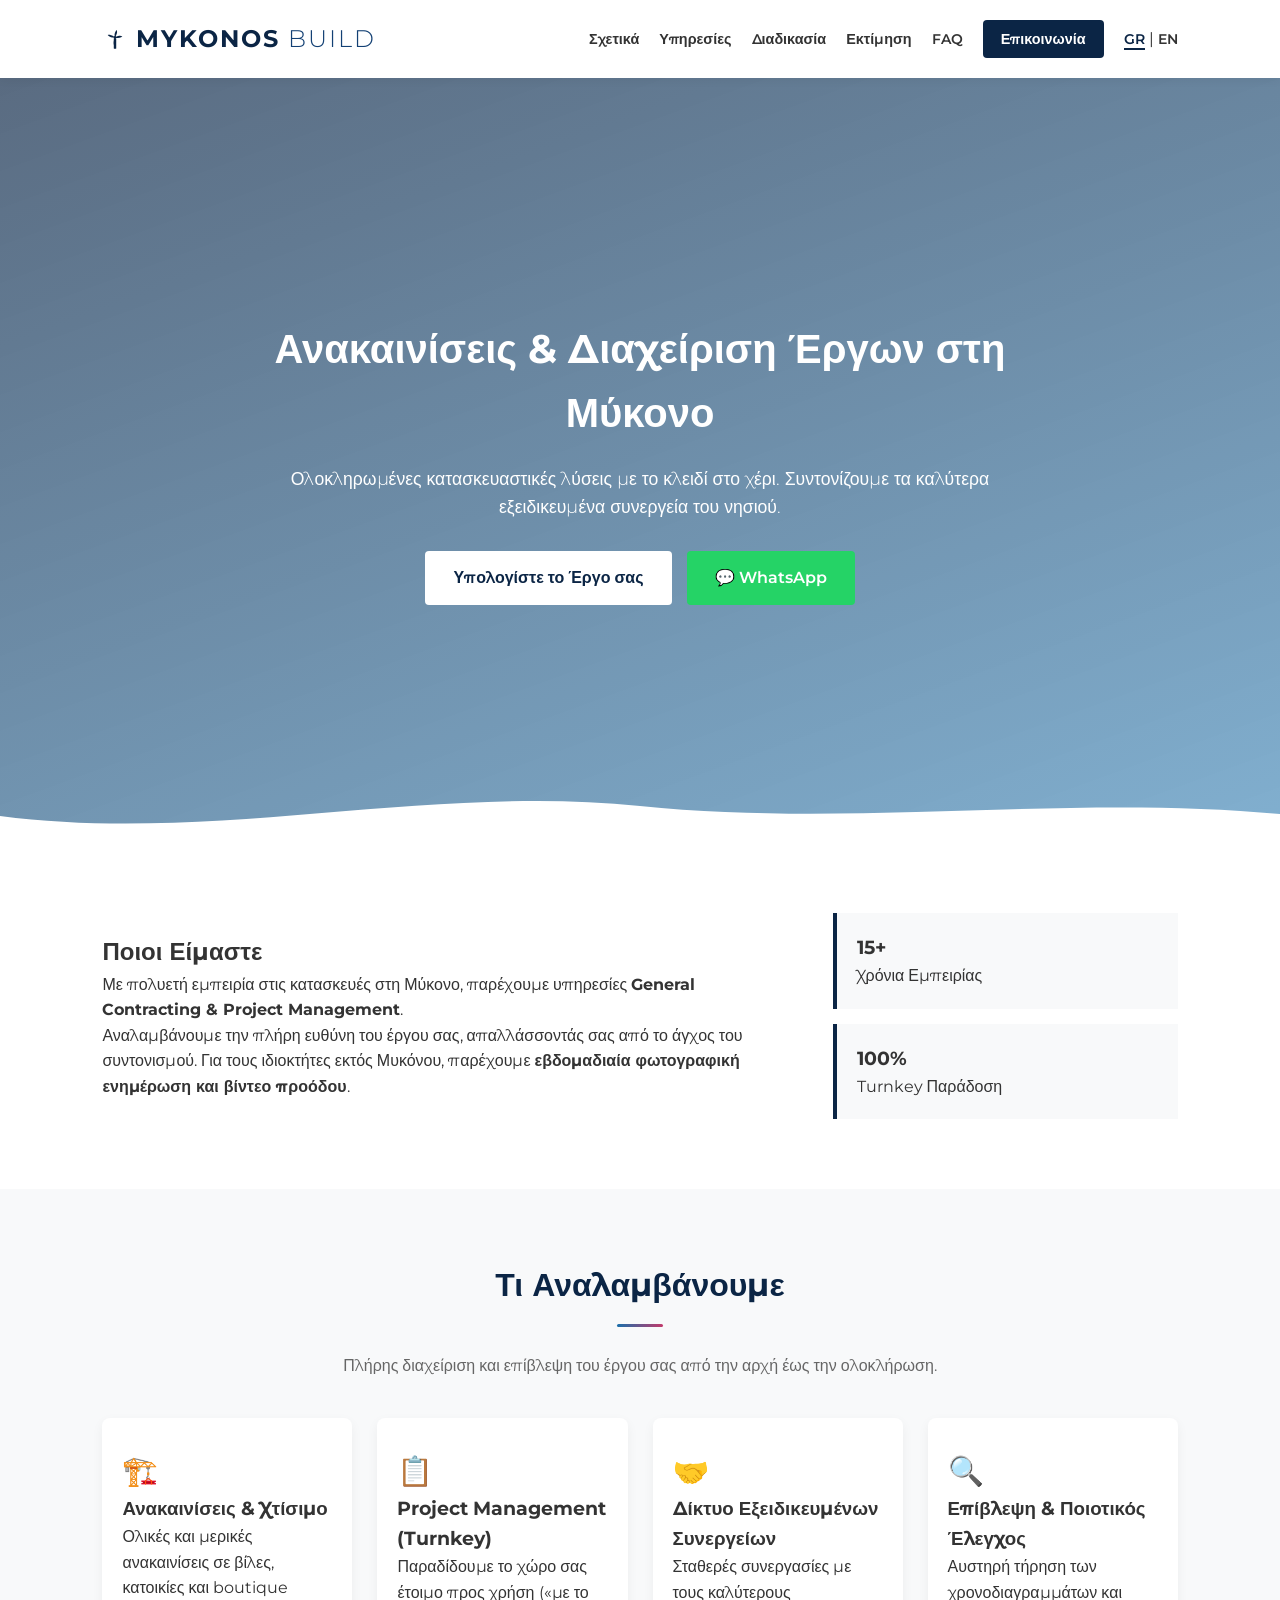
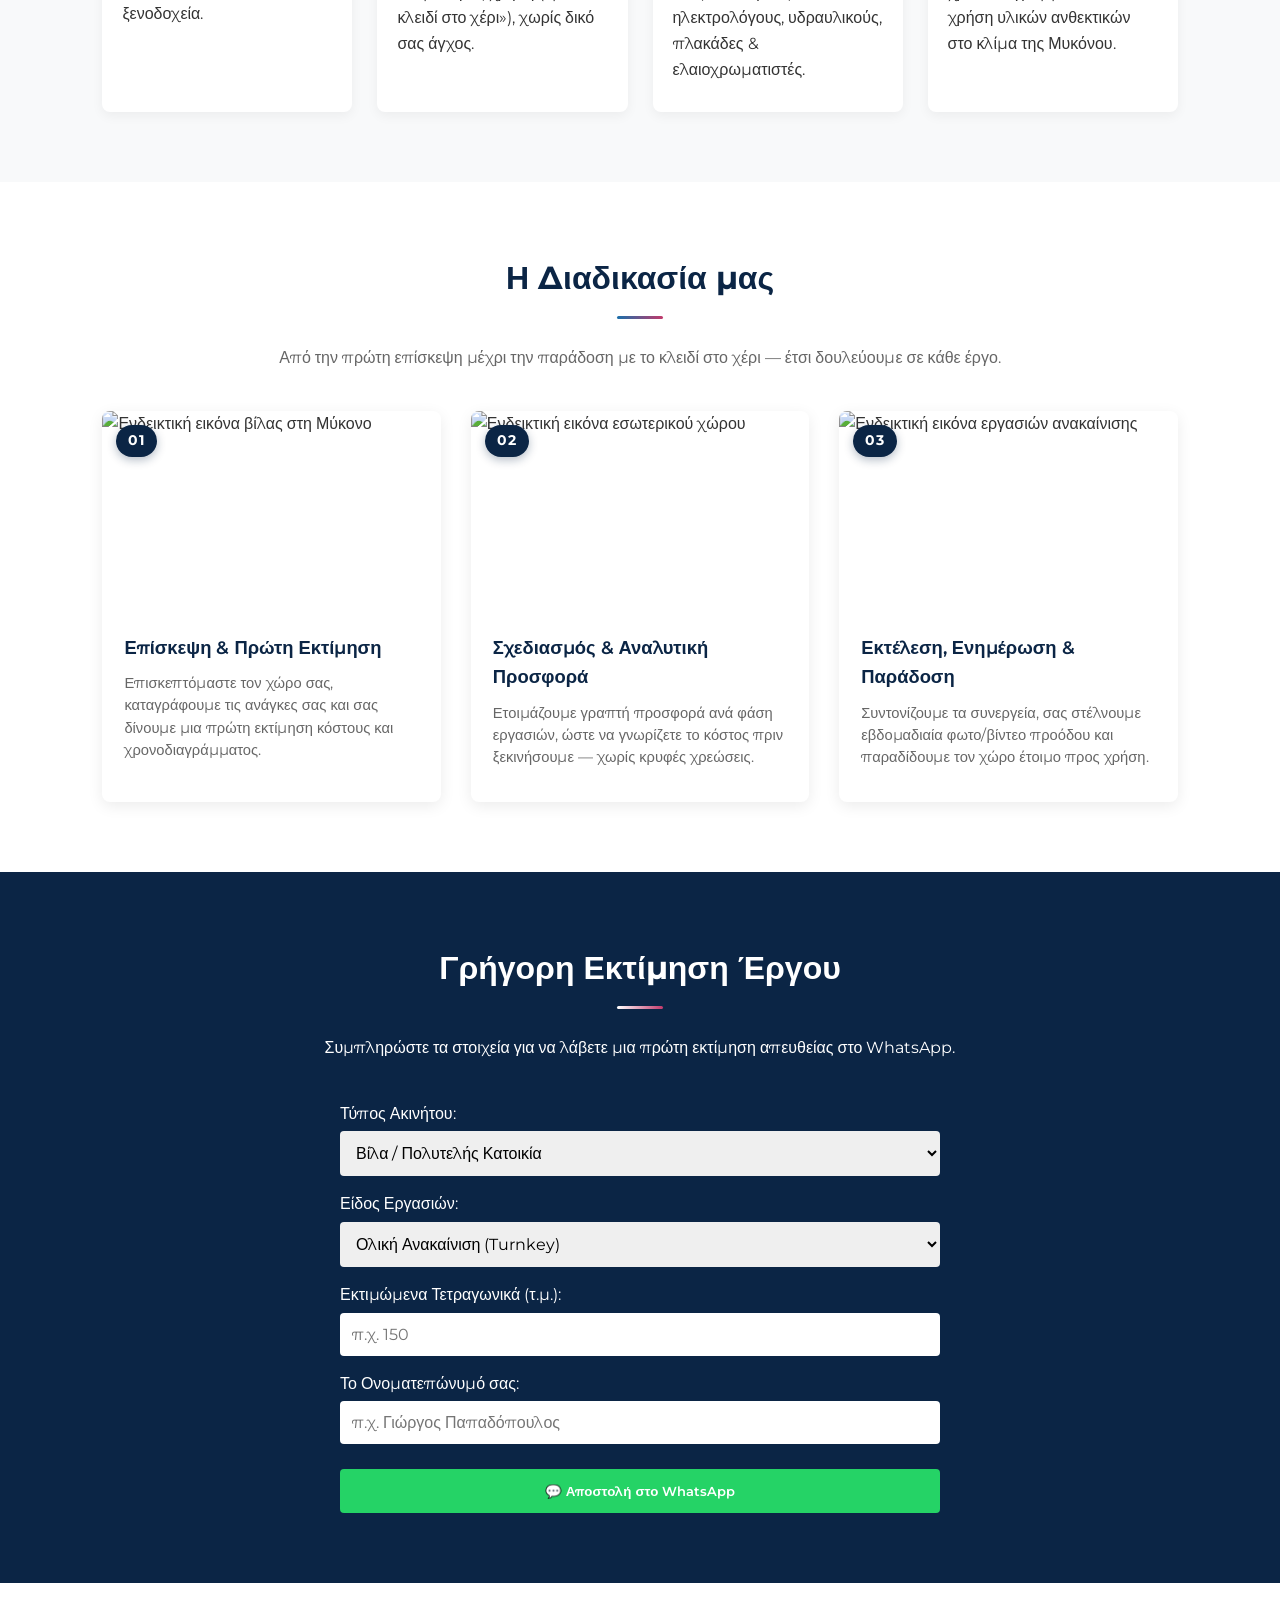
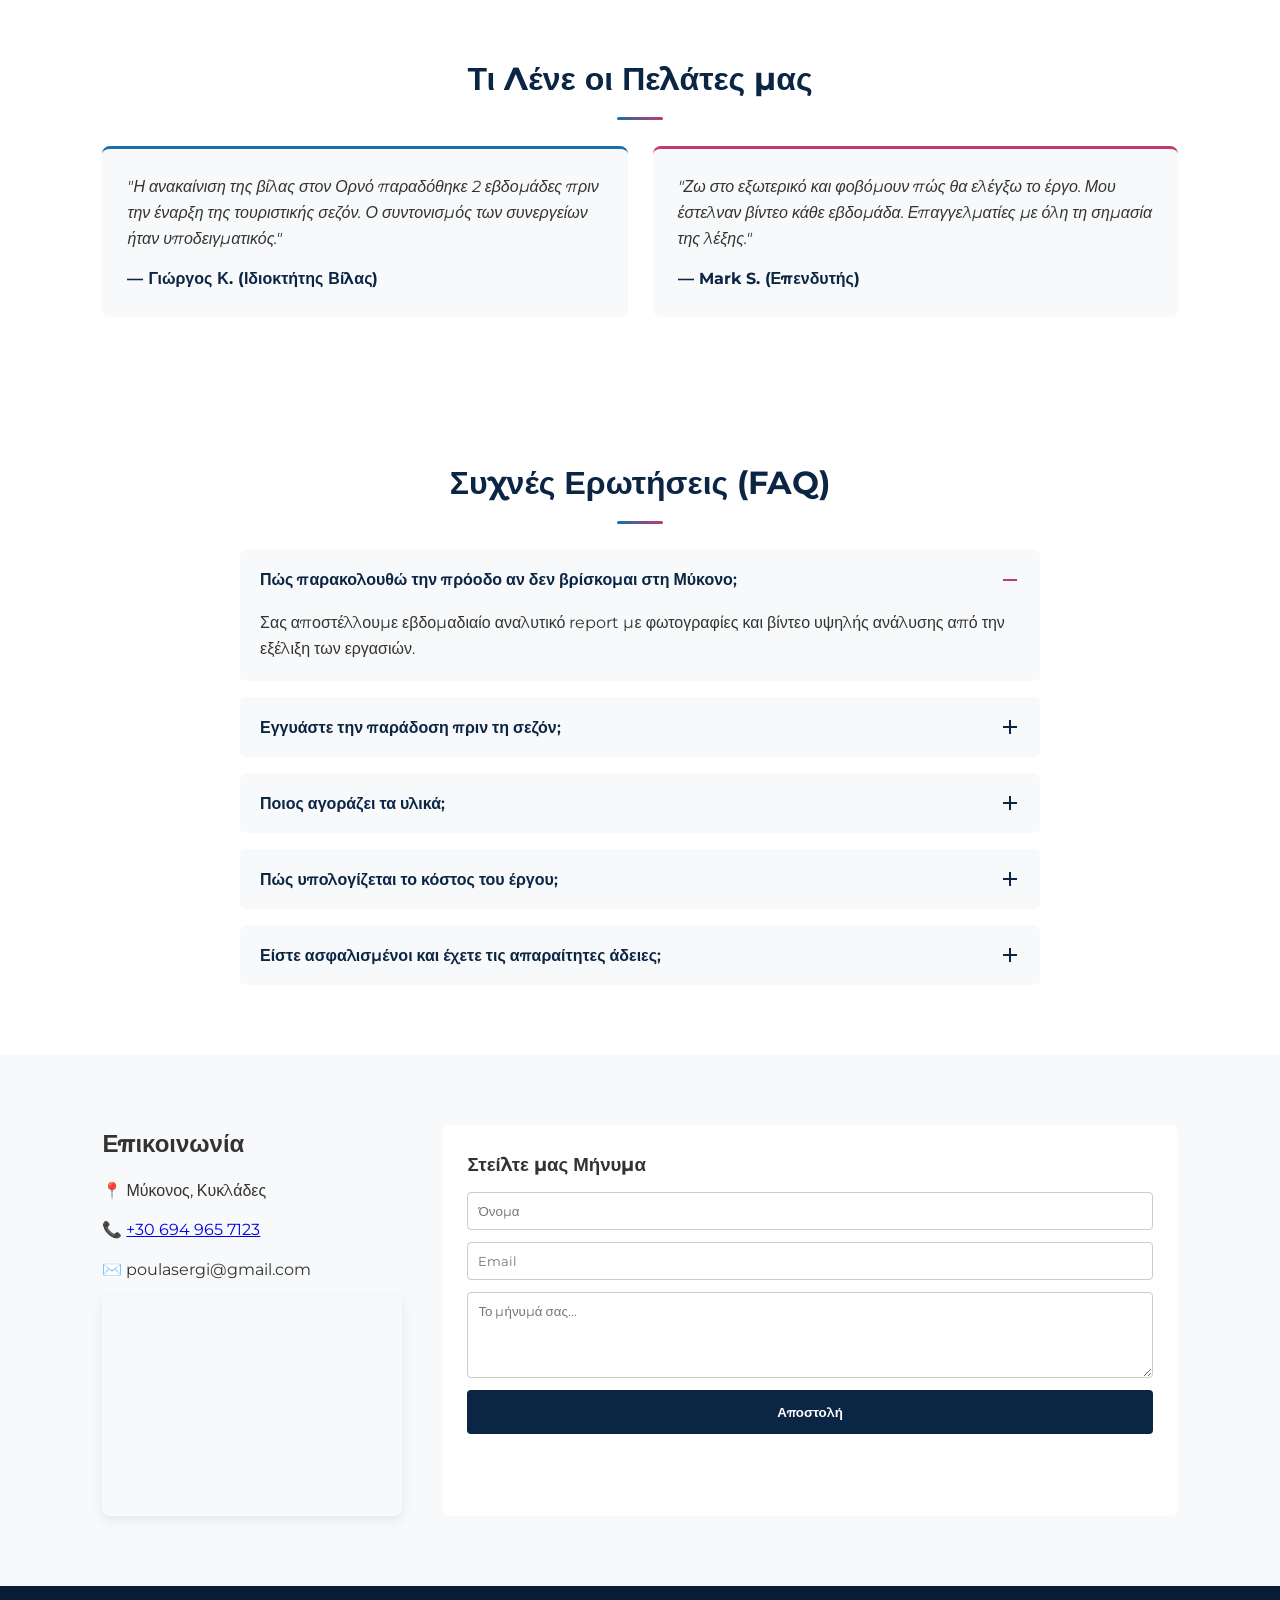
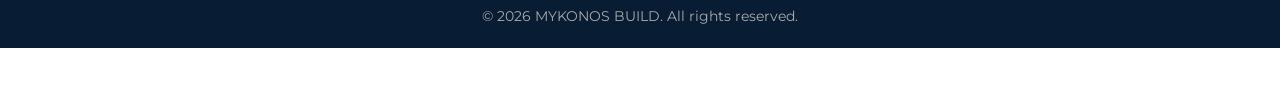
==== commit f1056209: "Update index.html" ====
--- a/index.html
+++ b/index.html
@@ -150,7 +150,7 @@
                     <div class="project-info">
                         <h3>Επίσκεψη & Πρώτη Εκτίμηση</h3>
                         <p>Επισκεπτόμαστε τον χώρο σας, καταγράφουμε τις ανάγκες σας και σας δίνουμε μια πρώτη εκτίμηση κόστους και χρονοδιαγράμματος.</p>
-                        <span class="project-caption">Ενδεικτική φωτογραφία</span>
+                        <span class="project-caption"></span>
                     </div>
                 </div>
 
@@ -162,7 +162,7 @@
                     <div class="project-info">
                         <h3>Σχεδιασμός & Αναλυτική Προσφορά</h3>
                         <p>Ετοιμάζουμε γραπτή προσφορά ανά φάση εργασιών, ώστε να γνωρίζετε το κόστος πριν ξεκινήσουμε — χωρίς κρυφές χρεώσεις.</p>
-                        <span class="project-caption">Ενδεικτική φωτογραφία</span>
+                        <span class="project-caption"></span>
                     </div>
                 </div>
 
@@ -174,7 +174,7 @@
                     <div class="project-info">
                         <h3>Εκτέλεση, Ενημέρωση & Παράδοση</h3>
                         <p>Συντονίζουμε τα συνεργεία, σας στέλνουμε εβδομαδιαία φωτο/βίντεο προόδου και παραδίδουμε τον χώρο έτοιμο προς χρήση.</p>
-                        <span class="project-caption">Ενδεικτική φωτογραφία</span>
+                        <span class="project-caption"></span>
                     </div>
                 </div>
             </div>
@@ -340,4 +340,4 @@
         });
     </script>
 </body>
-</html>+</html>
